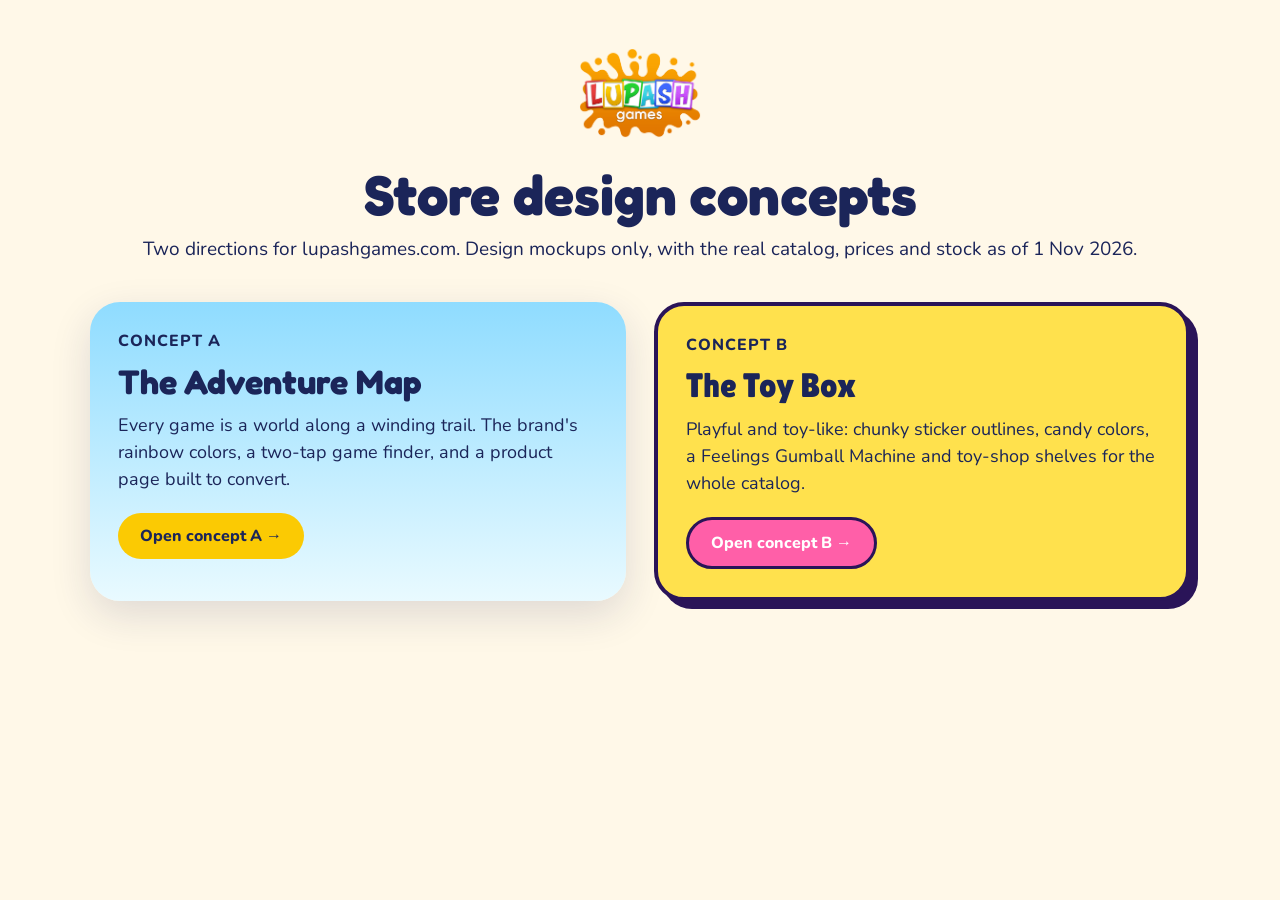
==== index.html @ 28087ee7 "LUPASH store design concepts A (Adventure Map) and B (Toy Box) Co-Authored-By: Claude Opus 5.5 <nore" ====
<!doctype html>
<html lang="en">
<head>
<meta charset="utf-8">
<meta name="viewport" content="width=device-width, initial-scale=1">
<meta name="robots" content="noindex, nofollow">
<title>LUPASH Games — Store design concepts</title>
<link href="https://fonts.googleapis.com/css2?family=Fredoka:wght@600;700&family=Lilita+One&family=Nunito:wght@600;800&display=swap" rel="stylesheet">
<style>
*{box-sizing:border-box}
body{margin:0;background:#FFF8E8;color:#1B2559;font-family:'Nunito',sans-serif;padding:48px 16px}
.wrap{max-width:1100px;margin:0 auto}
h1{font-family:'Fredoka',sans-serif;font-size:clamp(34px,5vw,56px);margin:16px 0 8px;text-align:center}
p.sub{text-align:center;font-size:19px;margin:0 0 40px}
.grid{display:grid;grid-template-columns:repeat(auto-fit,minmax(300px,1fr));gap:28px}
a.c{display:flex;flex-direction:column;gap:12px;text-decoration:none;color:inherit;border-radius:30px;padding:28px;transition:transform .2s}
a.c:hover{transform:translateY(-6px)}
.a{background:linear-gradient(180deg,#8FDCFF,#E9FAFF);box-shadow:0 14px 40px rgba(27,37,89,.14)}
.b{background:#FFE14D;border:4px solid #2A1458;box-shadow:8px 8px 0 #2A1458;color:#2A1458}
.t{font-size:34px;line-height:1.05}
.go{align-self:flex-start;margin-top:8px;padding:12px 22px;border-radius:999px;font-weight:800}
</style>
</head>
<body>
<div class="wrap">
<div style="text-align:center"><img src="assets/logo.png" alt="LUPASH Games" style="height:90px"></div>
<h1>Store design concepts</h1>
<p class="sub">Two directions for lupashgames.com. Design mockups only, with the real catalog, prices and stock as of 1 Nov 2026.</p>
<div class="grid">
<a class="c a" href="adventure/"><span style="font-weight:800;letter-spacing:1px">CONCEPT A</span><span class="t" style="font-family:'Fredoka',sans-serif;font-weight:700">The Adventure Map</span><span style="font-size:18px;line-height:1.5">Every game is a world along a winding trail. The brand's rainbow colors, a two-tap game finder, and a product page built to convert.</span><span class="go" style="background:#FBCA03">Open concept A →</span></a>
<a class="c b" href="toybox/"><span style="font-weight:800;letter-spacing:1px">CONCEPT B</span><span class="t" style="font-family:'Lilita One',sans-serif">The Toy Box</span><span style="font-size:18px;line-height:1.5">Playful and toy-like: chunky sticker outlines, candy colors, a Feelings Gumball Machine and toy-shop shelves for the whole catalog.</span><span class="go" style="background:#FF5FA8;color:#fff;border:3px solid #2A1458">Open concept B →</span></a>
</div>
</div>
</body>
</html>
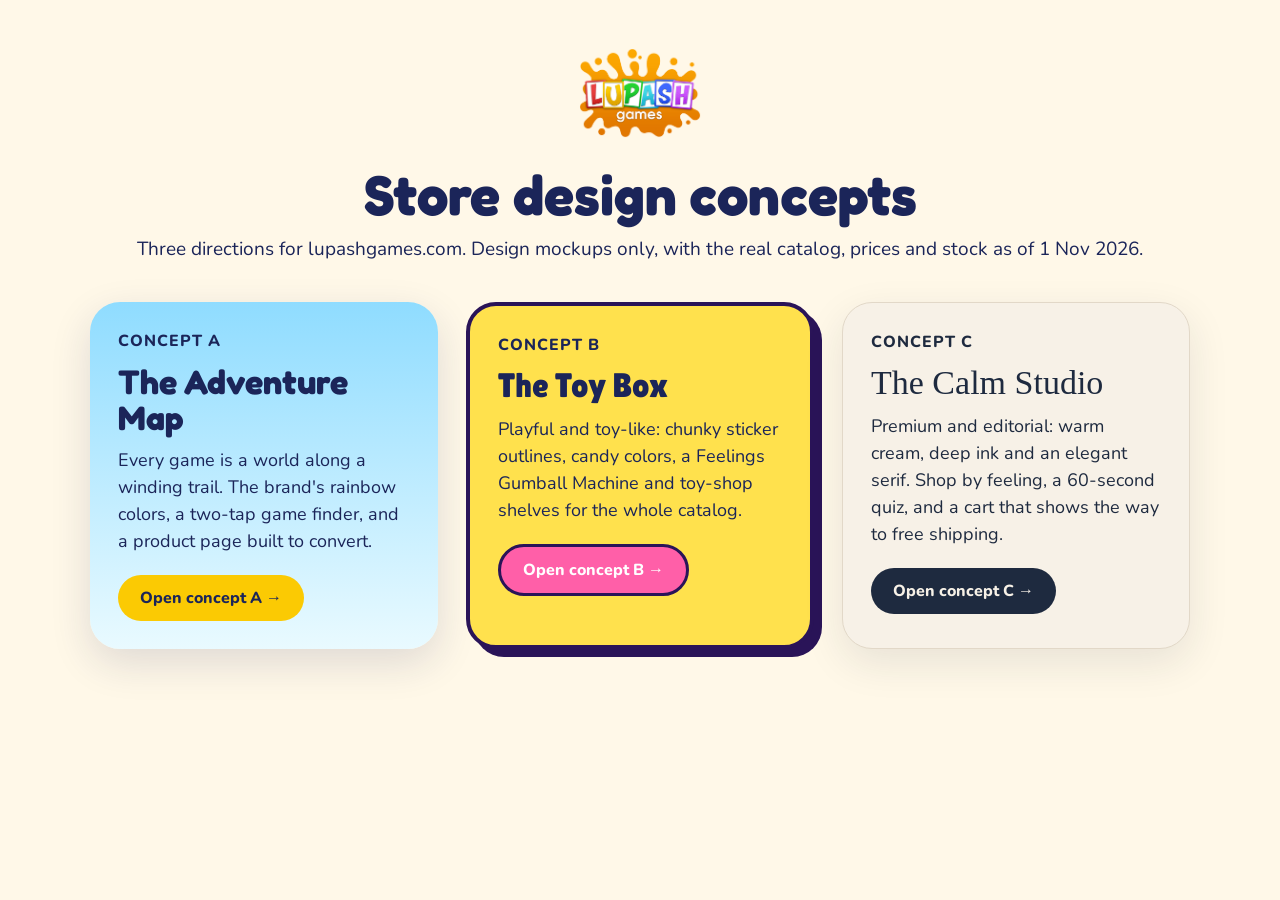
==== commit 79cd99e9: "Add concept C (Calm Studio): premium editorial home + CBTiger product page Co-Authored-By: Claude Op" ====
--- a/index.html
+++ b/index.html
@@ -25,10 +25,11 @@
 <div class="wrap">
 <div style="text-align:center"><img src="assets/logo.png" alt="LUPASH Games" style="height:90px"></div>
 <h1>Store design concepts</h1>
-<p class="sub">Two directions for lupashgames.com. Design mockups only, with the real catalog, prices and stock as of 1 Nov 2026.</p>
+<p class="sub">Three directions for lupashgames.com. Design mockups only, with the real catalog, prices and stock as of 1 Nov 2026.</p>
 <div class="grid">
 <a class="c a" href="adventure/"><span style="font-weight:800;letter-spacing:1px">CONCEPT A</span><span class="t" style="font-family:'Fredoka',sans-serif;font-weight:700">The Adventure Map</span><span style="font-size:18px;line-height:1.5">Every game is a world along a winding trail. The brand's rainbow colors, a two-tap game finder, and a product page built to convert.</span><span class="go" style="background:#FBCA03">Open concept A →</span></a>
 <a class="c b" href="toybox/"><span style="font-weight:800;letter-spacing:1px">CONCEPT B</span><span class="t" style="font-family:'Lilita One',sans-serif">The Toy Box</span><span style="font-size:18px;line-height:1.5">Playful and toy-like: chunky sticker outlines, candy colors, a Feelings Gumball Machine and toy-shop shelves for the whole catalog.</span><span class="go" style="background:#FF5FA8;color:#fff;border:3px solid #2A1458">Open concept B →</span></a>
+<a class="c" href="studio/" style="background:#F7F1E7;border:1px solid #E2D8C8;box-shadow:0 14px 40px rgba(30,42,63,.10);color:#1E2A3F"><span style="font-weight:800;letter-spacing:1px">CONCEPT C</span><span class="t" style="font-family:Georgia,serif;font-weight:400">The Calm Studio</span><span style="font-size:18px;line-height:1.5">Premium and editorial: warm cream, deep ink and an elegant serif. Shop by feeling, a 60-second quiz, and a cart that shows the way to free shipping.</span><span class="go" style="background:#1E2A3F;color:#F7F1E7">Open concept C →</span></a>
 </div>
 </div>
 </body>
